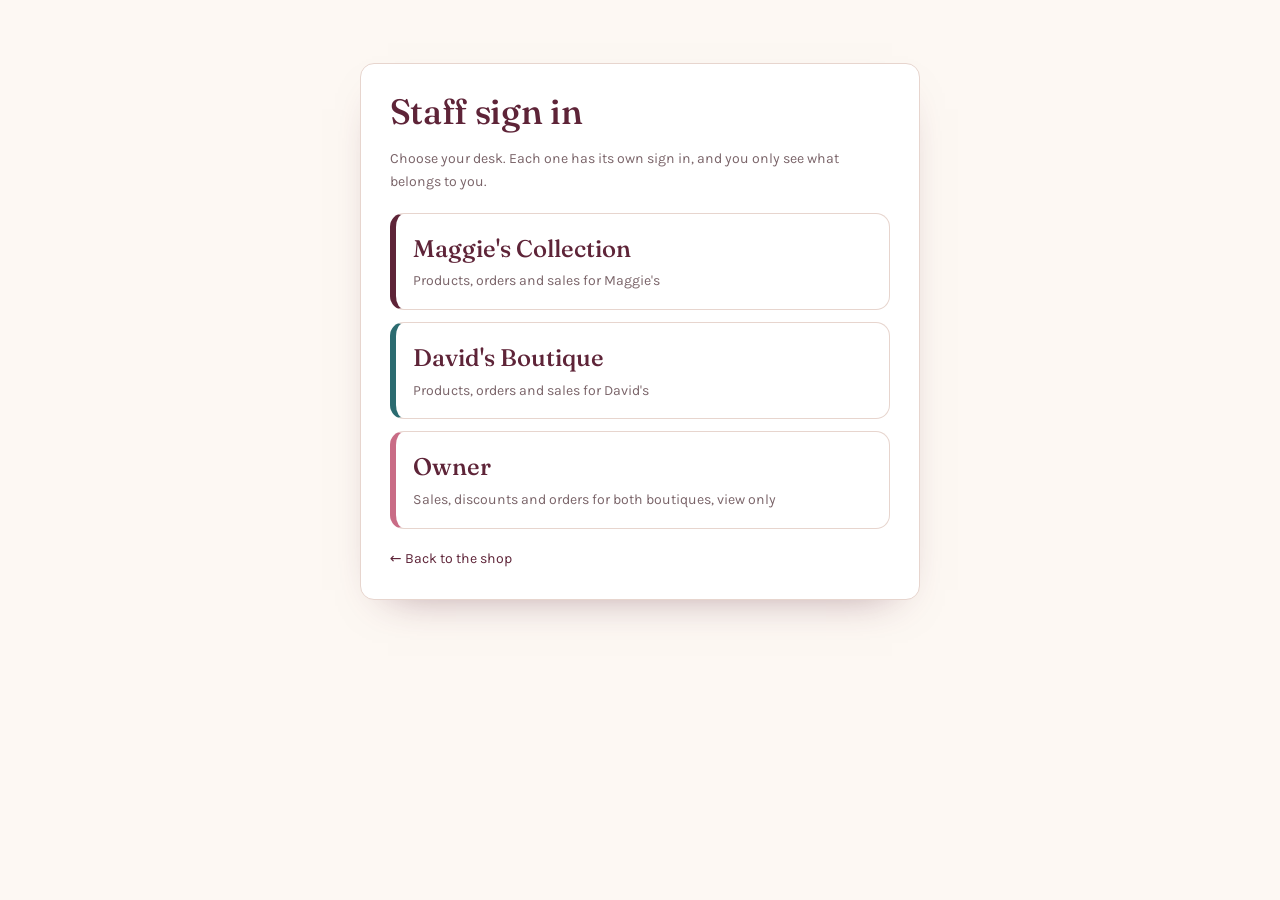
==== index.html @ c7dcfa11 "Standalone staff desks" ====
<!doctype html>
<html lang="en">
<head>
<meta charset="utf-8">
<meta name="viewport" content="width=device-width, initial-scale=1, viewport-fit=cover">
<title>Staff sign in — Maggie's Collection</title>
<meta name="robots" content="noindex, nofollow">
<meta name="theme-color" content="#FDF8F3" media="(prefers-color-scheme: light)">
<meta name="theme-color" content="#1E1216" media="(prefers-color-scheme: dark)">
<script>(function(){try{var t=localStorage.getItem("maggies_theme");if(!t){t=matchMedia("(prefers-color-scheme: dark)").matches?"dark":"light";}document.documentElement.setAttribute("data-theme",t);}catch(e){}})();</script>
<link href="https://fonts.googleapis.com/css2?family=Fraunces:opsz,wght@9..144,400;9..144,500&family=Karla:wght@400;600;700&display=swap" rel="stylesheet">
<link rel="stylesheet" href="css/styles.css">
<link rel="stylesheet" href="css/stores.css">
<link rel="stylesheet" href="css/admin.css">
</head>
<body class="admin">
<section class="gate gate--wide">
  <h1>Staff sign in</h1>
  <p>Choose your desk. Each one has its own sign in, and you only see what belongs to you.</p>
  <div class="doors">
    <a class="door door--maggies" href="maggie.html"><b>Maggie's Collection</b><span>Products, orders and sales for Maggie's</span></a>
    <a class="door door--davids" href="david.html"><b>David's Boutique</b><span>Products, orders and sales for David's</span></a>
    <a class="door door--owner" href="owner.html"><b>Owner</b><span>Sales, discounts and orders for both boutiques, view only</span></a>
  </div>
  <p class="gate__links"><a href="https://josephkitonga-ship.github.io/MAGGIE-S-COLLECTION/">&larr; Back to the shop</a></p>
  <script src="js/theme.js"></script>
</section>
</body>
</html>
---- css/styles.css ----
/* ===========================================================
   MAGGIE'S COLLECTION — styles.css
   Palette: "Rosewater Atelier" (cream + pink)
   Built by Flynn Technologies
   All colour, spacing and type values live as tokens below.
   No hardcoded hex values appear outside this :root block.
   =========================================================== */

/* ===========================================================
   Theme: "Rosewater Atelier" — a light (default) and dark pair
   of the same cream + pink brand. --white is a fixed constant
   (never swaps) for text sitting on a solid rose button.
   --surface is the theme-aware card/input background that used
   to be a bare white; everything else is a semantic token that
   flips meaning between the two blocks below.
   The active theme is set as data-theme="light|dark" on <html>
   by js/theme.js; a page defaults to light until that runs.
   =========================================================== */

:root, [data-theme="light"] {
  color-scheme: light;
  --porcelain: #FDF8F3;   /* page base cream            */
  --shell:     #F7EAE3;   /* raised cream surface       */
  --blush:     #F2CAD3;   /* soft pink fields           */
  --rose:      #C96C86;   /* primary pink accent        */
  --plum:      #5E2438;   /* deep contrast ink          */
  --ink:       #3B2A2F;   /* body text                  */
  --ink-soft:  #7A6469;   /* secondary text             */
  --line:      #E7D5CE;   /* hairlines + borders        */
  --surface:   #FFFFFF;   /* cards, inputs, chips       */
  --white:     #FFFFFF;   /* fixed — text on rose       */
  --cta:       #5E2438;   /* fixed — solid brand button/chip surfaces */
  --good:      #3F7D5B;
  --warn:      #B3541E;
}

[data-theme="dark"] {
  color-scheme: dark;
  --porcelain: #1E1216;   /* page base, near-black plum */
  --shell:     #2A181E;   /* raised dark surface        */
  --blush:     #4A2530;   /* muted pink fields          */
  --rose:      #E38DA2;   /* primary pink accent        */
  --plum:      #F8ECEF;   /* now the light heading ink  */
  --ink:       #EDE0E2;   /* body text                  */
  --ink-soft:  #C1A0A8;   /* secondary text             */
  --line:      #47303A;   /* hairlines + borders        */
  --surface:   #33212A;   /* cards, inputs, chips       */
  --white:     #FFFFFF;   /* fixed — text on rose       */
  --cta:       #7C2D40;   /* fixed — solid brand button/chip surfaces, brighter for a dark page */
  --good:      #6FBF95;
  --warn:      #E08A52;
}

:root {
  /* Deliberately NOT theme-aware — the footer is designed as a
     permanently dark band in both themes, same as many sites keep
     a dark footer regardless of light/dark mode elsewhere. */
  --foot-bg:     #5E2438;
  --foot-text:   #F7EAE3;
  --foot-accent: #F2CAD3;

  /* --- type --- */
  --display: "Fraunces", Georgia, "Times New Roman", serif;
  --body: "Karla", "Segoe UI", system-ui, -apple-system, sans-serif;

  /* --- scale --- */
  --step--1: clamp(0.82rem, 0.8rem + 0.1vw, 0.88rem);
  --step-0:  clamp(1rem, 0.97rem + 0.15vw, 1.08rem);
  --step-1:  clamp(1.25rem, 1.15rem + 0.5vw, 1.5rem);
  --step-2:  clamp(1.6rem, 1.4rem + 1vw, 2.2rem);
  --step-3:  clamp(2.1rem, 1.7rem + 2vw, 3.4rem);
  --step-4:  clamp(2.8rem, 2rem + 4vw, 5.2rem);

  /* --- layout --- */
  --gutter: clamp(1.1rem, 4vw, 2.6rem);
  --max: 1180px;
  --radius-s: 6px;
  --radius-m: 14px;
  --radius-pill: 999px;
  --shadow: 0 18px 44px -28px rgba(94, 36, 56, 0.55);
  --ease: cubic-bezier(0.22, 0.61, 0.36, 1);
}

*, *::before, *::after { box-sizing: border-box; }

html { scroll-behavior: smooth; -webkit-text-size-adjust: 100%; }

body {
  margin: 0;
  background: var(--porcelain);
  color: var(--ink);
  font-family: var(--body);
  font-size: var(--step-0);
  line-height: 1.6;
  overflow-x: hidden;
  transition: background-color 0.25s var(--ease), color 0.25s var(--ease);
}

body.is-locked { overflow: hidden; }

img { max-width: 100%; display: block; }

a { color: var(--plum); text-decoration: none; }
a:hover { color: var(--rose); }

h1, h2, h3, h4 {
  font-family: var(--display);
  font-weight: 500;
  line-height: 1.08;
  letter-spacing: -0.01em;
  margin: 0 0 0.5em;
  color: var(--plum);
}

h1 { font-size: var(--step-4); }
h2 { font-size: var(--step-3); }
h3 { font-size: var(--step-1); }

p { margin: 0 0 1em; max-width: 66ch; }

:focus-visible {
  outline: 2px solid var(--rose);
  outline-offset: 3px;
  border-radius: var(--radius-s);
}

.wrap { width: 100%; max-width: var(--max); margin-inline: auto; padding-inline: var(--gutter); }

.section { padding-block: clamp(3rem, 8vw, 6rem); }
.section--tight { padding-block: clamp(2rem, 5vw, 3.5rem); }
.section--shell { background: var(--shell); }

.skip {
  position: absolute; left: -9999px; top: 0;
  background: var(--cta); color: var(--white);
  padding: 0.7rem 1rem; z-index: 999;
}
.skip:focus { left: 0; }

/* ---------------- header ---------------- */

.site-head {
  position: sticky; top: 0; z-index: 60;
  background: color-mix(in srgb, var(--porcelain) 88%, transparent);
  backdrop-filter: blur(10px);
  border-bottom: 1px solid var(--line);
}

.site-head__bar {
  display: flex; align-items: center; justify-content: space-between;
  gap: 1rem; min-height: 68px;
}

.brand { display: flex; flex-direction: column; line-height: 1; }
.brand__name {
  font-family: var(--display);
  font-size: 1.32rem;
  color: var(--plum);
  letter-spacing: 0.02em;
}
.brand__note { font-size: 0.66rem; color: var(--ink-soft); letter-spacing: 0.18em; }

.nav { display: flex; align-items: center; gap: 1.6rem; }
.nav a { font-size: var(--step--1); color: var(--ink); }
.nav a[aria-current="page"] { color: var(--rose); }

.head-tools { display: flex; align-items: center; gap: 0.6rem; }

.icon-btn {
  appearance: none; border: 1px solid var(--line); background: var(--surface);
  color: var(--plum); border-radius: var(--radius-pill);
  padding: 0.45rem 0.9rem; font: inherit; font-size: var(--step--1);
  cursor: pointer; display: inline-flex; align-items: center; gap: 0.4rem;
}
.icon-btn:hover { border-color: var(--rose); color: var(--rose); }

.cart-count {
  background: var(--rose); color: var(--white);
  border-radius: var(--radius-pill);
  min-width: 1.35rem; padding: 0 0.35rem;
  font-size: 0.72rem; text-align: center;
}

.burger { display: none; }

@media (max-width: 860px) {
  .burger { display: inline-flex; }
  .nav {
    position: fixed; inset: 68px 0 auto 0;
    flex-direction: column; align-items: flex-start; gap: 0;
    background: var(--porcelain);
    border-bottom: 1px solid var(--line);
    padding: 0 var(--gutter);
    max-height: 0; overflow: hidden;
    transition: max-height 0.35s var(--ease);
  }
  .nav.is-open { max-height: 70vh; padding-block: 0.6rem 1.4rem; }
  .nav a { padding: 0.8rem 0; width: 100%; border-bottom: 1px solid var(--line); }
}

/* ---------------- hero ---------------- */

.hero { position: relative; padding-block: clamp(2.5rem, 7vw, 5rem) clamp(3rem, 8vw, 6rem); }

.hero__grid {
  display: grid; gap: clamp(1.8rem, 5vw, 3.4rem);
  grid-template-columns: 1fr;
  align-items: center;
}

@media (min-width: 900px) {
  .hero__grid { grid-template-columns: 1.05fr 0.95fr; }
}

.hero__title { margin-bottom: 0.35em; }
.hero__lead { font-size: var(--step-1); color: var(--ink-soft); max-width: 34ch; }

.hero__actions { display: flex; flex-wrap: wrap; gap: 0.8rem; margin-top: 1.8rem; }

/* the arch is the one bold moment on the page */
.arch {
  position: relative;
  aspect-ratio: 3 / 4;
  border-radius: 50vw 50vw var(--radius-m) var(--radius-m);
  background:
    radial-gradient(120% 90% at 50% 0%, var(--blush) 0%, var(--shell) 58%, var(--porcelain) 100%);
  border: 1px solid var(--line);
  overflow: hidden;
  box-shadow: var(--shadow);
}
.arch img { width: 100%; height: 100%; object-fit: cover; }
.arch__seal {
  position: absolute; left: 50%; bottom: 1.2rem; transform: translateX(-50%);
  background: var(--surface); border: 1px solid var(--line);
  border-radius: var(--radius-pill);
  padding: 0.45rem 1.1rem;
  font-size: var(--step--1); color: var(--plum);
  white-space: nowrap;
}

/* ---------------- buttons ---------------- */

.btn {
  display: inline-flex; align-items: center; justify-content: center; gap: 0.5rem;
  font: inherit; font-size: var(--step--1); letter-spacing: 0.02em;
  padding: 0.85rem 1.6rem;
  border-radius: var(--radius-pill);
  border: 1px solid transparent;
  cursor: pointer;
  transition: background 0.2s var(--ease), color 0.2s var(--ease), border-color 0.2s var(--ease);
}
.btn--solid { background: var(--cta); color: var(--white); }
.btn--solid:hover { background: var(--rose); color: var(--white); }
.btn--rose { background: var(--rose); color: var(--white); }
.btn--rose:hover { background: var(--cta); color: var(--white); }
.btn--ghost { background: transparent; color: var(--plum); border-color: var(--plum); }
.btn--ghost:hover { border-color: var(--rose); color: var(--rose); }
.btn--wide { width: 100%; }
.btn[disabled] { opacity: 0.55; cursor: not-allowed; }

/* ---------------- category rail ---------------- */

.rail-head {
  display: flex; align-items: baseline; justify-content: space-between;
  gap: 1rem; margin-bottom: 1.2rem;
}
.rail-head h2 { margin: 0; }

.rail {
  display: grid; grid-auto-flow: column;
  grid-auto-columns: minmax(214px, 62vw);
  gap: 1rem;
  overflow-x: auto;
  scroll-snap-type: x mandatory;
  padding-bottom: 0.8rem;
  scrollbar-width: thin;
}
@media (min-width: 720px) { .rail { grid-auto-columns: minmax(250px, 30%); } }
.rail > * { scroll-snap-align: start; }

/* ---------------- product card ---------------- */

.card {
  background: var(--surface);
  border: 1px solid var(--line);
  border-radius: var(--radius-m);
  overflow: hidden;
  display: flex; flex-direction: column;
}
.card__media {
  aspect-ratio: 4 / 5;
  background: var(--shell);
  position: relative;
}
.card__media img { width: 100%; height: 100%; object-fit: cover; }
.card__tag {
  position: absolute; top: 0.7rem; left: 0.7rem;
  background: var(--blush); color: var(--plum);
  font-size: 0.7rem; padding: 0.25rem 0.7rem;
  border-radius: var(--radius-pill);
}
.card__body { padding: 0.8rem 0.85rem 0.9rem; display: flex; flex-direction: column; gap: 0.3rem; flex: 1; }
.card__name { font-family: var(--display); font-size: 1rem; line-height: 1.15; color: var(--plum); }
.card__desc { font-size: var(--step--1); color: var(--ink-soft); margin: 0; }
.card__foot { margin-top: auto; display: flex; flex-direction: column; align-items: stretch; gap: 0.5rem; padding-top: 0.5rem; }
.card__price { font-weight: 700; color: var(--ink); }
.card__foot .btn { padding: 0.65rem 1rem; font-size: 0.86rem; }

@media (min-width: 620px) {
  .card__foot { flex-direction: row; align-items: center; justify-content: space-between; }
  .card__foot .btn { padding: 0.85rem 1.6rem; font-size: var(--step--1); }
}

/* ---------------- catalogue ---------------- */

.chips {
  position: sticky; top: 68px; z-index: 40;
  display: flex; gap: 0.5rem; overflow-x: auto;
  padding: 0.8rem 0;
  background: var(--porcelain);
  border-bottom: 1px solid var(--line);
  scrollbar-width: none;
}
.chips::-webkit-scrollbar { display: none; }
.chip {
  flex: 0 0 auto;
  border: 1px solid var(--line); background: var(--surface);
  color: var(--ink); border-radius: var(--radius-pill);
  padding: 0.45rem 1rem; font: inherit; font-size: var(--step--1);
  cursor: pointer; white-space: nowrap;
}
.chip.is-active { background: var(--cta); color: var(--white); border-color: var(--cta); }

.grid {
  display: grid; gap: 0.85rem;
  grid-template-columns: repeat(2, 1fr);
}
@media (min-width: 620px) {
  .grid {
    gap: 1rem;
    grid-template-columns: repeat(auto-fill, minmax(min(100%, 240px), 1fr));
  }
}

.cat-block { padding-top: 2.2rem; }
.cat-block__head { display: flex; align-items: baseline; gap: 0.8rem; margin-bottom: 1rem; }
.cat-block__count { font-size: var(--step--1); color: var(--ink-soft); }

.state {
  padding: 2.5rem 1rem; text-align: center; color: var(--ink-soft);
  border: 1px dashed var(--line); border-radius: var(--radius-m);
  background: var(--surface);
}

/* ---------------- editorial blocks ---------------- */

.split { display: grid; gap: clamp(1.5rem, 5vw, 3rem); grid-template-columns: 1fr; }
@media (min-width: 880px) { .split { grid-template-columns: 1fr 1fr; align-items: start; } }

.note-list { list-style: none; margin: 0; padding: 0; display: grid; gap: 1px; background: var(--line); border: 1px solid var(--line); border-radius: var(--radius-m); overflow: hidden; }
.note-list li { background: var(--surface); padding: 1rem 1.2rem; }
.note-list b { color: var(--plum); font-weight: 600; }

.table { width: 100%; border-collapse: collapse; background: var(--surface); border: 1px solid var(--line); border-radius: var(--radius-m); overflow: hidden; }
.table th, .table td { padding: 0.75rem 0.9rem; text-align: left; border-bottom: 1px solid var(--line); font-size: var(--step--1); }
.table th { background: var(--shell); color: var(--plum); font-weight: 600; }
.table tr:last-child td { border-bottom: 0; }
.table-scroll { overflow-x: auto; }

/* scroll reveal — one quiet entrance, disabled for reduced motion */
.reveal { opacity: 0; transform: translateY(14px); transition: opacity 0.6s var(--ease), transform 0.6s var(--ease); }
.reveal.is-in { opacity: 1; transform: none; }

/* ---------------- drawer (cart + checkout) ---------------- */

.scrim {
  position: fixed; inset: 0; z-index: 80;
  background: color-mix(in srgb, var(--plum) 45%, transparent);
  opacity: 0; pointer-events: none; transition: opacity 0.3s var(--ease);
}
.scrim.is-open { opacity: 1; pointer-events: auto; }

.drawer {
  position: fixed; top: 0; right: 0; bottom: 0; z-index: 90;
  width: min(430px, 100%);
  background: var(--porcelain);
  border-left: 1px solid var(--line);
  transform: translateX(102%);
  transition: transform 0.35s var(--ease);
  display: flex; flex-direction: column;
}
.drawer.is-open { transform: none; }
.drawer__head {
  display: flex; align-items: center; justify-content: space-between;
  padding: 1rem var(--gutter); border-bottom: 1px solid var(--line);
}
.drawer__head h3 { margin: 0; }
.drawer__body { flex: 1; overflow-y: auto; padding: 1rem var(--gutter); }
.drawer__foot { border-top: 1px solid var(--line); padding: 1rem var(--gutter) 1.4rem; background: var(--shell); }

.line {
  display: grid; grid-template-columns: 56px 1fr auto; gap: 0.8rem;
  align-items: center; padding: 0.8rem 0; border-bottom: 1px solid var(--line);
}
.line__thumb { width: 56px; height: 68px; border-radius: var(--radius-s); background: var(--shell); object-fit: cover; }
.line__name { font-size: var(--step--1); color: var(--plum); font-weight: 600; }
.line__meta { font-size: 0.78rem; color: var(--ink-soft); }
.qty { display: inline-flex; align-items: center; gap: 0.15rem; border: 1px solid var(--line); border-radius: var(--radius-pill); background: var(--surface); }
.qty button { appearance: none; border: 0; background: none; font: inherit; color: var(--plum); width: 28px; height: 28px; cursor: pointer; }
.qty span { min-width: 1.4rem; text-align: center; font-size: var(--step--1); }

.totals { display: flex; align-items: baseline; justify-content: space-between; margin-bottom: 0.9rem; }
.totals b { font-size: var(--step-1); font-family: var(--display); color: var(--plum); }

/* ---------------- forms ---------------- */

.field { display: block; margin-bottom: 0.9rem; }
.field span { display: block; font-size: var(--step--1); color: var(--ink-soft); margin-bottom: 0.3rem; }
.field input, .field select, .field textarea {
  width: 100%; font: inherit; font-size: var(--step--1);
  padding: 0.7rem 0.85rem;
  border: 1px solid var(--line); border-radius: var(--radius-s);
  background: var(--surface); color: var(--ink);
}
.field input:focus, .field select:focus, .field textarea:focus { border-color: var(--rose); outline: none; }
.form-msg { font-size: var(--step--1); margin: 0 0 0.8rem; }
.form-msg.is-bad { color: var(--warn); }
.form-msg.is-good { color: var(--good); }

/* ---------------- concierge ---------------- */

.concierge-btn {
  position: fixed; right: 1rem; bottom: 1rem; z-index: 70;
  background: var(--rose); color: var(--white);
  border: 0; border-radius: var(--radius-pill);
  padding: 0.85rem 1.3rem; font: inherit; font-size: var(--step--1);
  box-shadow: var(--shadow); cursor: pointer;
}
.concierge-btn:hover { background: var(--cta); }

.concierge {
  position: fixed; right: 1rem; bottom: 1rem; z-index: 75;
  width: min(370px, calc(100vw - 2rem));
  max-height: min(76vh, 560px);
  background: var(--porcelain);
  border: 1px solid var(--line); border-radius: var(--radius-m);
  box-shadow: var(--shadow);
  display: none; flex-direction: column; overflow: hidden;
}
.concierge.is-open { display: flex; }
.concierge__head { background: var(--cta); color: var(--white); padding: 0.9rem 1rem; display: flex; align-items: center; justify-content: space-between; }
.concierge__head strong { font-family: var(--display); font-weight: 500; }
.concierge__head button { background: none; border: 0; color: var(--porcelain); font: inherit; cursor: pointer; font-size: 1.1rem; }
.concierge__log { flex: 1; overflow-y: auto; padding: 1rem; display: flex; flex-direction: column; gap: 0.7rem; }
.bubble { max-width: 85%; padding: 0.65rem 0.9rem; border-radius: var(--radius-m); font-size: var(--step--1); }
.bubble--bot { background: var(--surface); border: 1px solid var(--line); align-self: flex-start; }
.bubble--me { background: var(--blush); color: var(--plum); align-self: flex-end; }
.bubble a { text-decoration: underline; }
.quick { display: flex; flex-wrap: wrap; gap: 0.4rem; padding: 0 1rem 0.6rem; }
.quick button {
  border: 1px solid var(--line); background: var(--surface); color: var(--plum);
  border-radius: var(--radius-pill); padding: 0.35rem 0.8rem;
  font: inherit; font-size: 0.78rem; cursor: pointer;
}
.quick button:hover { border-color: var(--rose); color: var(--rose); }
.concierge__form { display: flex; gap: 0.5rem; padding: 0.7rem 1rem 1rem; border-top: 1px solid var(--line); }
.concierge__form input { flex: 1; font: inherit; font-size: var(--step--1); padding: 0.6rem 0.8rem; border: 1px solid var(--line); border-radius: var(--radius-pill); background: var(--surface); }

/* ---------------- footer ---------------- */

.site-foot { background: var(--foot-bg); color: var(--foot-text); padding-block: clamp(2.5rem, 6vw, 4rem) 1.6rem; }
.site-foot h4 { color: var(--foot-accent); font-family: var(--display); font-weight: 500; margin: 0 0 0.6rem; }
.site-foot a { color: var(--foot-text); }
.site-foot a:hover { color: var(--foot-accent); }
.foot-grid { display: grid; gap: 1.8rem; grid-template-columns: 1fr; }
@media (min-width: 720px) { .foot-grid { grid-template-columns: 1.4fr 1fr 1fr; } }
.foot-list { list-style: none; margin: 0; padding: 0; display: grid; gap: 0.4rem; font-size: var(--step--1); }
.foot-rule { border: 0; border-top: 1px solid color-mix(in srgb, var(--shell) 25%, transparent); margin: 2rem 0 1rem; }
.foot-fine { display: flex; flex-wrap: wrap; gap: 0.6rem 1.4rem; justify-content: space-between; font-size: 0.78rem; color: color-mix(in srgb, var(--shell) 72%, transparent); }

/* ---------------- 404 ---------------- */

.lost { min-height: 62vh; display: grid; place-items: center; text-align: center; }
.lost p { margin-inline: auto; }

@media (prefers-reduced-motion: reduce) {
  html { scroll-behavior: auto; }
  .reveal { opacity: 1; transform: none; transition: none; }
  .drawer, .scrim, .nav, body { transition: none; }
}
---- css/stores.css ----
/* ===========================================================
   MAGGIE'S COLLECTION — css/stores.css
   Loaded after styles.css. Everything the two-boutique update
   adds to the storefront: store colours, badges, sale prices,
   the store switch, social buttons and the boutique cards.
   Same rule as styles.css: colours live in the token blocks.
   =========================================================== */

:root, [data-theme="light"] {
  --david:      #2B6B70;   /* David's Boutique: fills (text on it is white) */
  --david-deep: #1D4A4E;   /* David's desk sidebar                          */
  --david-soft: #D9EAEB;   /* soft teal field                               */
  --david-ink:  #2B6B70;   /* David's colour used as text                   */
  --sale:       #B23A2B;   /* discount badge fill (white text)              */
  --sale-ink:   #B23A2B;   /* sale price as text                            */
  --ok:         #2F6B4B;   /* AVAILABLE badge (white text)                  */
  --hot:        #8A5A12;   /* NEW / BEST DEAL badge (white text)            */
  --wa:         #1F7A4D;   /* WhatsApp action button (white text)           */
  --wa-deep:    #17603B;
}

[data-theme="dark"] {
  --david:      #2B6B70;
  --david-deep: #173A3D;
  --david-soft: #21393C;
  --david-ink:  #86CDD1;
  --sale:       #B23A2B;
  --sale-ink:   #F19585;
}

/* ---------------- store + discount badges ---------------- */

.badge {
  display: inline-flex; align-items: center; gap: 0.35rem;
  font-size: 0.7rem; line-height: 1; font-weight: 700;
  padding: 0.32rem 0.7rem; border-radius: var(--radius-pill);
  color: var(--white); white-space: nowrap;
}
.badge--maggies { background: var(--cta); }
.badge--davids  { background: var(--david); }
.badge--off     { background: var(--sale); }

.card__media .badge { position: absolute; top: 0.7rem; }
.card__media .badge--store { left: 0.7rem; }
.card__media .badge--off   { right: 0.7rem; }

.card__cat { margin: 0; font-size: 0.74rem; color: var(--ink-soft); }

/* ---------------- sale price ---------------- */

.card__price { display: flex; flex-wrap: wrap; align-items: baseline; gap: 0.1rem 0.5rem; }
.price-now { font-weight: 700; color: var(--ink); }
.card__price.is-sale .price-now { color: var(--sale-ink); }
.price-was { font-size: var(--step--1); font-weight: 400; color: var(--ink-soft); text-decoration: line-through; }
.price-save { flex-basis: 100%; font-size: 0.74rem; font-weight: 600; color: var(--sale-ink); }

/* ---------------- catalogue filters ---------------- */

/* Sticky has to be a direct child of the section that holds the
   whole catalogue, or it has nowhere to stick. */
.filters {
  position: sticky; top: 68px; z-index: 40;
  background: var(--porcelain);
  border-bottom: 1px solid var(--line);
  padding: 0.7rem 0 0.2rem;
}
.filters .chips { position: static; border-bottom: 0; padding: 0.5rem 0 0.6rem; background: none; }

.switch { display: flex; gap: 0.5rem; overflow-x: auto; scrollbar-width: none; padding-bottom: 0.2rem; }
.switch::-webkit-scrollbar { display: none; }
.switch__btn {
  flex: 0 0 auto; display: inline-flex; align-items: center; gap: 0.5rem;
  border: 1px solid var(--line); background: var(--surface); color: var(--ink);
  border-radius: var(--radius-pill); padding: 0.5rem 1.05rem;
  font: inherit; font-size: var(--step--1); font-weight: 600; cursor: pointer; white-space: nowrap;
}
.switch__btn.is-active { background: var(--cta); color: var(--white); border-color: var(--cta); }
.switch__btn[data-store="davids"].is-active { background: var(--david); border-color: var(--david); }
.switch__btn[data-offers].is-active { background: var(--sale); border-color: var(--sale); }
.switch__dot { width: 0.6rem; height: 0.6rem; border-radius: 50%; background: var(--cta); border: 2px solid var(--white); }
.switch__btn[data-store="davids"] .switch__dot { background: var(--david); }

/* ---------------- the two boutiques (home page) ---------------- */

.boutiques { display: grid; gap: 1rem; grid-template-columns: 1fr; margin-top: 1.2rem; }
@media (min-width: 760px) { .boutiques { grid-template-columns: 1fr 1fr; } }

.boutique {
  position: relative; display: flex; flex-direction: column; justify-content: flex-end;
  min-height: 15rem; padding: 1.4rem; overflow: hidden;
  border-radius: var(--radius-m); color: var(--white);
  background: var(--cta);
}
.boutique--davids { background: var(--david); }
.boutique__photo { position: absolute; inset: 0; width: 100%; height: 100%; object-fit: cover; }
.boutique::after {
  content: ""; position: absolute; inset: 0;
  background: linear-gradient(to top, color-mix(in srgb, var(--plum) 88%, transparent) 0%, transparent 65%);
}
.boutique--davids::after {
  background: linear-gradient(to top, color-mix(in srgb, var(--david-deep) 92%, transparent) 0%, transparent 65%);
}
.boutique > *:not(.boutique__photo) { position: relative; z-index: 1; }
.boutique h3 { color: var(--white); font-size: var(--step-2); margin-bottom: 0.2rem; }
.boutique p { color: var(--white); margin: 0 0 0.9rem; opacity: 0.92; }
.boutique__go {
  align-self: flex-start; background: var(--white); color: var(--plum);
  border-radius: var(--radius-pill); padding: 0.55rem 1.2rem; font-size: var(--step--1); font-weight: 700;
}
.boutique:hover .boutique__go { background: var(--blush); }

/* ---------------- cart, split by boutique ---------------- */

.cart-store {
  display: flex; align-items: center; justify-content: space-between; gap: 0.6rem;
  margin: 1rem 0 0.2rem; padding-bottom: 0.4rem; border-bottom: 2px solid var(--line);
}
.cart-store:first-child { margin-top: 0; }
.cart-store b { font-family: var(--display); font-weight: 500; color: var(--plum); }
.cart-store span { font-size: var(--step--1); color: var(--ink-soft); }
.line__was { text-decoration: line-through; opacity: 0.75; }

/* ---------------- social buttons ---------------- */

.social { display: flex; flex-wrap: wrap; gap: 0.5rem; margin-top: 1rem; }
.social__btn {
  display: inline-flex; align-items: center; justify-content: center; gap: 0.45rem;
  min-width: 2.6rem; height: 2.6rem; padding: 0 0.85rem;
  border-radius: var(--radius-pill); font-size: var(--step--1); font-weight: 600;
  border: 1px solid color-mix(in srgb, var(--foot-text) 35%, transparent);
  color: var(--foot-text); background: transparent;
}
.social__btn:hover { background: var(--foot-text); color: var(--foot-bg); }
.social__btn svg { width: 1.2rem; height: 1.2rem; flex: 0 0 auto; }
.social__btn.is-pending { opacity: 0.5; cursor: not-allowed; }
.social__btn.is-pending:hover { background: transparent; color: var(--foot-text); }

/* compact icon-only version in the header (desktop only) */
.social--head { display: none; margin: 0; }
.social--head .social__btn {
  min-width: 2.2rem; height: 2.2rem; padding: 0; color: var(--plum);
  border-color: var(--line); background: var(--surface);
}
.social--head .social__btn span { display: none; }
.social--head .social__btn:hover { background: var(--surface); border-color: var(--rose); color: var(--rose); }
.social--head .social__btn.is-pending:hover { border-color: var(--line); color: var(--plum); }
@media (min-width: 1040px) { .social--head { display: flex; } }

/* ---------------- product cards link to the product page ---------------- */

a.card__media { display: block; color: inherit; }
.card__name a { color: inherit; }
.card__name a:hover { color: var(--rose); }
.card__media .badge--hot { top: auto; bottom: 0.7rem; left: 0.7rem; background: var(--hot); }

.badge--ok { background: var(--ok); }
.badge--hot-solid { background: var(--hot); }

.btn--wa { background: var(--wa); color: var(--white); }
.btn--wa:hover { background: var(--wa-deep); color: var(--white); }

/* ---------------- one family, three doors (home page) ---------------- */

.boutiques--three { grid-template-columns: 1fr; }
@media (min-width: 760px) { .boutiques--three { grid-template-columns: repeat(3, 1fr); } }
.boutique--kids { background: var(--sale); }
.boutique--kids::after {
  background: linear-gradient(to top, color-mix(in srgb, var(--plum) 88%, transparent) 0%, transparent 65%);
}

/* ---------------- product page ---------------- */

.crumbs { display: flex; flex-wrap: wrap; gap: 0.4rem; align-items: center; margin: 1.4rem 0 1rem; font-size: var(--step--1); color: var(--ink-soft); }
.crumbs a { color: var(--ink-soft); }
.crumbs a:hover { color: var(--rose); }
.crumbs span:last-child { color: var(--plum); }

.pdp { display: grid; gap: clamp(1.4rem, 4vw, 3rem); grid-template-columns: 1fr; align-items: start; }
@media (min-width: 880px) { .pdp { grid-template-columns: 1.05fr 0.95fr; } }

.pdp__stage {
  aspect-ratio: 4 / 5; background: var(--shell);
  border: 1px solid var(--line); border-radius: var(--radius-m); overflow: hidden;
  display: grid; place-items: center;
}
.pdp__stage img { width: 100%; height: 100%; object-fit: cover; }
.pdp__blank { font-family: var(--display); font-size: 6rem; color: var(--blush); }
.pdp__thumbs { display: flex; gap: 0.6rem; margin-top: 0.7rem; overflow-x: auto; scrollbar-width: thin; padding-bottom: 0.3rem; }
.pdp__thumb {
  flex: 0 0 auto; width: 4.4rem; aspect-ratio: 4 / 5; padding: 0; cursor: pointer;
  border: 2px solid var(--line); border-radius: var(--radius-s); overflow: hidden; background: var(--shell);
}
.pdp__thumb img { width: 100%; height: 100%; object-fit: cover; }
.pdp__thumb.is-active { border-color: var(--rose); }

.pdp__badges { display: flex; flex-wrap: wrap; gap: 0.4rem; margin-bottom: 0.9rem; }
.pdp__title { font-size: var(--step-3); margin-bottom: 0.3em; }
.pdp__price { display: flex; flex-wrap: wrap; align-items: center; gap: 0.4rem 0.9rem; margin-bottom: 1rem; }
.pdp__now { font-family: var(--display); font-size: var(--step-2); color: var(--plum); }
.pdp__now.is-sale { color: var(--sale-ink); }
.pdp__was { color: var(--ink-soft); font-size: var(--step-1); }
.pdp__desc { color: var(--ink); }

.pdp__sizes { border: 0; margin: 1.2rem 0 0; padding: 0; }
.pdp__sizes legend { font-size: var(--step--1); color: var(--ink-soft); padding: 0; margin-bottom: 0.5rem; }
.pdp__sizerow { display: flex; flex-wrap: wrap; gap: 0.5rem; }
.size-btn {
  min-width: 3rem; padding: 0.6rem 0.9rem; font: inherit; font-size: var(--step--1); font-weight: 600;
  background: var(--surface); color: var(--ink); border: 1px solid var(--line);
  border-radius: var(--radius-s); cursor: pointer;
}
.size-btn:hover { border-color: var(--rose); }
.size-btn.is-active { background: var(--cta); border-color: var(--cta); color: var(--white); }

.pdp__actions { display: grid; gap: 0.6rem; margin: 0.4rem 0 1.8rem; }
@media (min-width: 520px) { .pdp__actions { grid-template-columns: 1.4fr 1fr; } }
.pdp #pdpMsg { margin: 0.9rem 0 0; min-height: 1.2em; }

.pdp__h2 { font-size: var(--step-1); margin-bottom: 0.6rem; }
.pdp__specs th { width: 38%; white-space: nowrap; }
.pdp__note { margin-top: 0.8rem; font-size: var(--step--1); color: var(--ink-soft); }
.pdp__related { margin-top: clamp(2.4rem, 6vw, 4rem); }
.pdp__related h2 { font-size: var(--step-2); }
---- css/admin.css ----
/* ===========================================================
   MAGGIE'S COLLECTION — admin/admin.css
   The staff desks. Loaded after ../css/styles.css and
   ../css/stores.css and reuses their tokens; nothing here
   redefines a colour.

   Layout: sidebar + content on a wide screen, content + bottom
   tab bar on a phone. Each desk sets its own accent:
     maggies -> plum    davids -> teal    owner -> plum
   =========================================================== */

body.admin {
  --accent: var(--cta);
  --accent-ink: var(--plum);
  --desk-bg: var(--foot-bg);
  --desk-text: var(--foot-text);
  --s1: var(--cta);       /* chart series: Maggie's */
  --s2: var(--david);     /* chart series: David's  */
  margin: 0;
}
body.admin[data-store="davids"] { --accent: var(--david); --accent-ink: var(--david-ink); --desk-bg: var(--david-deep); }

[hidden] { display: none !important; }

/* ---------------- sign in ---------------- */

.gate {
  position: relative;
  max-width: 420px; margin: 7vh auto; background: var(--surface);
  border: 1px solid var(--line); border-radius: var(--radius-m);
  padding: 1.8rem; box-shadow: var(--shadow);
}
.gate--wide { max-width: 560px; }
.gate h1 { font-size: var(--step-2); }
.gate p { color: var(--ink-soft); font-size: var(--step--1); }
.gate__mark { width: 2.6rem; height: 0.35rem; border-radius: var(--radius-pill); background: var(--cta); margin-bottom: 1.1rem; }
.gate__mark--davids { background: var(--david); }
.gate__links { margin: 1.2rem 0 0; }
.gate__theme { position: absolute; top: 1rem; right: 1rem; }

.doors { display: grid; gap: 0.75rem; margin-top: 1.2rem; }
.door {
  display: flex; flex-direction: column; gap: 0.15rem;
  padding: 1rem 1.1rem; border-radius: var(--radius-m);
  border: 1px solid var(--line); border-left: 6px solid var(--cta);
  background: var(--surface);
}
.door b { font-family: var(--display); font-weight: 500; font-size: var(--step-1); color: var(--plum); }
.door span { font-size: var(--step--1); color: var(--ink-soft); }
.door--davids { border-left-color: var(--david); }
.door--owner { border-left-color: var(--rose); }
.door:hover { border-color: var(--rose); }

.gate h2 { font-size: var(--step-1); margin-top: 0; }
.gate__forgot { margin: -0.3rem 0 0.8rem; text-align: right; }
.linklike {
  appearance: none; border: 0; background: none; padding: 0; cursor: pointer;
  font: inherit; font-size: var(--step--1); color: var(--rose); text-decoration: underline;
}
.linklike:hover { color: var(--plum); }

.pw-wrap { position: relative; display: block; }
.pw-wrap input { padding-right: 4.4rem; }
.pw-toggle {
  position: absolute; top: 50%; right: 0.5rem; transform: translateY(-50%);
  border: 0; background: none; color: var(--rose);
  font: inherit; font-size: 0.78rem; font-weight: 600; cursor: pointer; padding: 0.3rem 0.5rem;
}
.pw-toggle:hover { color: var(--plum); }

/* ---------------- shell ---------------- */

.desk { display: block; min-height: 100vh; }
.main { min-width: 0; padding-bottom: 5.5rem; }

.side { display: none; }
.tabbar {
  position: fixed; left: 0; right: 0; bottom: 0; z-index: 60;
  display: grid; grid-template-columns: repeat(4, 1fr);
  background: var(--surface); border-top: 1px solid var(--line);
  padding-bottom: env(safe-area-inset-bottom);
}
.tabbar button {
  appearance: none; border: 0; background: none; color: var(--ink-soft); font: inherit;
  display: flex; flex-direction: column; align-items: center; gap: 0.2rem;
  padding: 0.6rem 0.2rem 0.55rem; font-size: 0.72rem; font-weight: 600; cursor: pointer;
  position: relative;
}
.tabbar button svg { width: 1.35rem; height: 1.35rem; }
.tabbar button.is-active { color: var(--accent-ink); }
.tabbar button.is-active::before {
  content: ""; position: absolute; top: 0; left: 28%; right: 28%; height: 3px;
  border-radius: 0 0 3px 3px; background: var(--accent);
}
.tabbar .count, .side__link .count {
  min-width: 1.2rem; padding: 0 0.3rem; border-radius: var(--radius-pill);
  background: var(--sale); color: var(--white); font-size: 0.68rem; line-height: 1.2rem; text-align: center;
}
.tabbar .count { position: absolute; top: 0.35rem; left: calc(50% + 0.5rem); }

@media (min-width: 960px) {
  .desk { display: grid; grid-template-columns: 252px minmax(0, 1fr); }
  .main { padding-bottom: 3rem; }
  .tabbar { display: none; }
  .topbar__mobile { display: none; }

  .side {
    display: flex; flex-direction: column; gap: 1.4rem;
    position: sticky; top: 0; height: 100vh; overflow-y: auto;
    background: var(--desk-bg); color: var(--desk-text); padding: 1.4rem 1rem;
  }
  .side__brand { display: flex; align-items: center; gap: 0.7rem; padding: 0 0.5rem; }
  .side__logo { width: 2.3rem; height: 2.3rem; border-radius: 0.7rem; background: var(--foot-accent); flex: 0 0 auto; }
  body.admin[data-store="davids"] .side__logo { background: var(--david-soft); }
  .side__brand b { display: block; font-family: var(--display); font-weight: 500; font-size: 1.08rem; line-height: 1.15; }
  .side__brand small { display: block; font-size: 0.74rem; opacity: 0.75; }

  .side__nav { display: grid; gap: 0.2rem; }
  .side__link {
    appearance: none; border: 0; background: none; color: inherit; font: inherit;
    display: flex; align-items: center; gap: 0.75rem; width: 100%;
    padding: 0.7rem 0.8rem; border-radius: var(--radius-s); cursor: pointer; text-align: left;
    font-size: var(--step--1); font-weight: 600; opacity: 0.85;
  }
  .side__link svg { width: 1.25rem; height: 1.25rem; flex: 0 0 auto; }
  .side__link:hover { background: color-mix(in srgb, var(--desk-text) 12%, transparent); opacity: 1; }
  .side__link.is-active { background: var(--desk-text); color: var(--desk-bg); opacity: 1; }
  .side__link .count { margin-left: auto; }

  .side__foot { margin-top: auto; display: grid; gap: 0.4rem; }
  .side__who { font-size: 0.76rem; opacity: 0.75; padding: 0 0.5rem; overflow-wrap: anywhere; }
  .side__btn {
    display: block; width: 100%; text-align: left; appearance: none; background: none; cursor: pointer;
    border: 1px solid color-mix(in srgb, var(--desk-text) 30%, transparent); color: var(--desk-text);
    border-radius: var(--radius-s); padding: 0.55rem 0.8rem; font: inherit; font-size: 0.82rem;
  }
  .side__btn:hover { background: color-mix(in srgb, var(--desk-text) 12%, transparent); color: var(--desk-text); }
}

.topbar {
  display: flex; align-items: flex-end; justify-content: space-between; gap: 0.8rem; flex-wrap: wrap;
  padding: 1.1rem var(--gutter) 0.9rem;
  border-bottom: 1px solid var(--line); background: var(--porcelain);
  position: sticky; top: 0; z-index: 30;
}
.topbar h1 { font-size: var(--step-2); margin: 0; line-height: 1; }
.topbar__store { display: block; font-size: 0.76rem; font-weight: 700; color: var(--accent-ink); margin-bottom: 0.25rem; }
.topbar__tools { display: flex; align-items: center; gap: 0.5rem; flex-wrap: wrap; }
@media (min-width: 960px) { .topbar__store { display: none; } }

.scope { display: inline-flex; align-items: center; gap: 0.4rem; font-size: 0.78rem; color: var(--ink-soft); }
.scope select {
  font: inherit; font-size: 0.82rem; color: var(--plum); font-weight: 600;
  border: 1px solid var(--line); background: var(--surface); border-radius: var(--radius-pill); padding: 0.35rem 0.8rem;
}

.content { max-width: 1120px; padding: 1.2rem var(--gutter) 2rem; }

.pane { display: none; }
.pane.is-active { display: block; }

/* ---------------- shared bits ---------------- */

.panel {
  background: var(--surface); border: 1px solid var(--line);
  border-radius: var(--radius-m); padding: 1.1rem; margin-bottom: 1.1rem;
}
.panel--flush { padding: 0.2rem 1.1rem; }
.panel__head { display: flex; align-items: baseline; justify-content: space-between; gap: 0.8rem; flex-wrap: wrap; margin-bottom: 0.6rem; }
.panel__head h2 { font-size: var(--step-1); margin: 0; }
.hint { font-size: 0.78rem; color: var(--ink-soft); margin: 0 0 0.9rem; max-width: none; }
.panel__head .hint { margin: 0; }

.admin-msg { font-size: var(--step--1); margin: 0 0 0.8rem; min-height: 1.2em; }
.admin-msg:empty { display: none; }
.admin-msg.is-bad { color: var(--warn); }
.admin-msg.is-good { color: var(--good); }

.mini {
  border: 1px solid var(--line); background: var(--surface); color: var(--plum);
  border-radius: var(--radius-pill); padding: 0.4rem 0.9rem;
  font: inherit; font-size: 0.8rem; cursor: pointer;
}
.mini:hover { border-color: var(--rose); color: var(--rose); }
.mini--danger { color: var(--warn); }
.mini--on { background: var(--blush); }
.mini--go { background: var(--cta); border-color: var(--cta); color: var(--white); font-weight: 700; }
body.admin[data-store="davids"] .mini--go { background: var(--david); border-color: var(--david); }
.mini--go:hover { background: var(--rose); border-color: var(--rose); color: var(--white); }

.pill {
  display: inline-block; border-radius: var(--radius-pill);
  padding: 0.16rem 0.7rem; font-size: 0.74rem; line-height: 1.3;
  background: var(--shell); color: var(--plum); border: 1px solid var(--line);
}
.pill--new { background: var(--blush); }
.pill--done { background: var(--surface); color: var(--good); border-color: var(--good); }
.pill--wait { background: var(--surface); color: var(--sale-ink); border-color: var(--sale-ink); }

.toolbar { display: flex; gap: 0.6rem; margin-bottom: 0.9rem; flex-wrap: wrap; }
.toolbar__search {
  flex: 1 1 14rem; min-width: 0; font: inherit; font-size: var(--step--1);
  padding: 0.65rem 0.9rem; border: 1px solid var(--line); border-radius: var(--radius-pill);
  background: var(--surface); color: var(--ink);
}
.toolbar__search:focus { border-color: var(--rose); outline: none; }
.toolbar select.mini { padding: 0.6rem 0.9rem; }

.seg { display: flex; gap: 0.4rem; margin-bottom: 0.9rem; overflow-x: auto; scrollbar-width: none; }
.seg::-webkit-scrollbar { display: none; }
.seg button {
  flex: 0 0 auto; border: 1px solid var(--line); background: var(--surface); color: var(--ink);
  border-radius: var(--radius-pill); padding: 0.45rem 1rem; font: inherit; font-size: var(--step--1); cursor: pointer;
  display: inline-flex; gap: 0.4rem; align-items: center;
}
.seg button.is-active { background: var(--accent); border-color: var(--accent); color: var(--white); font-weight: 700; }
.seg .count { background: var(--sale); color: var(--white); border-radius: var(--radius-pill); font-size: 0.68rem; padding: 0 0.4rem; line-height: 1.15rem; }

.empty {
  padding: 2rem 1rem; text-align: center; color: var(--ink-soft); font-size: var(--step--1);
  border: 1px dashed var(--line); border-radius: var(--radius-m);
}
.empty b { display: block; color: var(--plum); margin-bottom: 0.2rem; }

.two-col { display: grid; gap: 0 1rem; grid-template-columns: 1fr; }
@media (min-width: 560px) { .two-col { grid-template-columns: 1fr 1fr; } }
.two-up { display: grid; gap: 1.1rem; grid-template-columns: 1fr; }
@media (min-width: 860px) { .two-up { grid-template-columns: 1fr 1fr; } .two-up .panel { margin-bottom: 0; } }

/* ---------------- KPIs ---------------- */

.kpis { display: grid; gap: 0.75rem; grid-template-columns: repeat(2, 1fr); margin-bottom: 1.1rem; }
@media (min-width: 760px) { .kpis { grid-template-columns: repeat(4, 1fr); } }
.kpi {
  background: var(--surface); border: 1px solid var(--line); border-radius: var(--radius-m);
  padding: 0.9rem 1rem; display: flex; flex-direction: column; gap: 0.15rem; min-width: 0;
}
.kpi__label { font-size: 0.78rem; color: var(--ink-soft); }
.kpi__value { font-family: var(--display); font-size: var(--step-2); line-height: 1.1; color: var(--plum); overflow-wrap: anywhere; }
.kpi__sub { font-size: 0.76rem; color: var(--ink-soft); }
.kpi--alert { border-color: var(--sale-ink); }
.kpi--alert .kpi__value { color: var(--sale-ink); }

/* ---------------- owner: boutique cards ---------------- */

.storecards { display: grid; gap: 0.9rem; grid-template-columns: 1fr; margin-bottom: 1.1rem; }
@media (min-width: 760px) { .storecards { grid-template-columns: 1fr 1fr; } }
.storecard { background: var(--surface); border: 1px solid var(--line); border-radius: var(--radius-m); overflow: hidden; }
.storecard__top { display: flex; align-items: center; justify-content: space-between; gap: 0.6rem; padding: 0.75rem 1rem; color: var(--white); background: var(--cta); }
.storecard--davids .storecard__top { background: var(--david); }
.storecard__top b { font-family: var(--display); font-weight: 500; font-size: var(--step-1); color: var(--white); }
.storecard__top a { color: var(--white); font-size: 0.78rem; text-decoration: underline; }
.storecard dl { margin: 0; padding: 0.4rem 1rem 0.8rem; }
.storecard dl > div { display: flex; justify-content: space-between; gap: 1rem; padding: 0.5rem 0; border-bottom: 1px solid var(--line); font-size: var(--step--1); }
.storecard dl > div:last-child { border-bottom: 0; }
.storecard dt { color: var(--ink-soft); }
.storecard dd { margin: 0; font-weight: 700; color: var(--plum); text-align: right; }

.share { display: flex; height: 0.9rem; border-radius: var(--radius-pill); overflow: hidden; background: var(--shell); margin: 0.5rem 0 0.3rem; }
.share span:nth-child(1) { background: var(--s1); }
.share span:nth-child(2) { background: var(--s2); }

/* ---------------- charts ---------------- */

.chart { width: 100%; height: auto; display: block; }
.chart text { fill: var(--ink-soft); font-size: 11px; font-family: var(--body); }
.chart .grid-line { stroke: var(--line); stroke-width: 1; }
.chart .bar-1 { fill: var(--accent); }
body.admin[data-store="owner"] .chart .bar-1 { fill: var(--s1); }
.chart .bar-2 { fill: var(--s2); }
.legend { display: flex; gap: 1rem; flex-wrap: wrap; font-size: 0.78rem; color: var(--ink-soft); margin-top: 0.4rem; }
.legend i { display: inline-block; width: 0.7rem; height: 0.7rem; border-radius: 3px; margin-right: 0.35rem; vertical-align: -1px; }

.hbar { display: grid; gap: 0.7rem; }
.hbar__row { display: grid; gap: 0.25rem; }
.hbar__top { display: flex; justify-content: space-between; gap: 0.8rem; font-size: var(--step--1); }
.hbar__top b { color: var(--plum); font-weight: 600; overflow-wrap: anywhere; }
.hbar__top span { color: var(--ink-soft); white-space: nowrap; }
.hbar__track { height: 0.55rem; background: var(--shell); border-radius: var(--radius-pill); overflow: hidden; }
.hbar__fill { height: 100%; background: var(--accent); border-radius: var(--radius-pill); }
.hbar__fill--davids { background: var(--s2); }
.hbar__fill--maggies { background: var(--s1); }

.compare { width: 100%; border-collapse: collapse; font-size: var(--step--1); }
.compare th, .compare td { padding: 0.65rem 0.6rem; text-align: right; border-bottom: 1px solid var(--line); }
.compare th:first-child, .compare td:first-child { text-align: left; color: var(--ink-soft); font-weight: 400; }
.compare thead th { color: var(--plum); font-weight: 700; }
.compare tr:last-child td { border-bottom: 0; }
.compare td { font-variant-numeric: tabular-nums; }

/* ---------------- product rows ---------------- */

.row {
  display: grid; gap: 0.6rem 0.9rem; align-items: center;
  grid-template-columns: 56px 1fr;
  padding: 0.85rem 0; border-bottom: 1px solid var(--line);
}
.row:last-child { border-bottom: 0; }
.row__thumb { width: 56px; height: 68px; border-radius: var(--radius-s); background: var(--shell); object-fit: cover; border: 1px solid var(--line); }
.row__title { font-weight: 600; color: var(--plum); display: flex; gap: 0.5rem; align-items: center; flex-wrap: wrap; }
.row__meta { font-size: var(--step--1); color: var(--ink-soft); margin-top: 0.1rem; }
.row__price s { color: var(--ink-soft); margin-left: 0.3rem; }
.row__acts { display: flex; gap: 0.4rem; flex-wrap: wrap; grid-column: 1 / -1; }
@media (min-width: 720px) {
  .row { grid-template-columns: 56px 1fr auto; }
  .row__acts { grid-column: auto; }
}

/* ---------------- orders ---------------- */

.order {
  background: var(--surface); border: 1px solid var(--line); border-left: 5px solid var(--sale-ink);
  border-radius: var(--radius-m); padding: 1rem 1.1rem; margin-bottom: 0.85rem;
}
.order.is-verified { border-left-color: var(--good); }
.order.is-cancelled { border-left-color: var(--line); opacity: 0.75; }
.order__head { display: flex; align-items: center; justify-content: space-between; gap: 0.6rem; flex-wrap: wrap; }
.order__code { font-family: var(--display); font-size: var(--step-1); color: var(--plum); font-weight: 500; }
.order__tags { display: flex; gap: 0.4rem; align-items: center; flex-wrap: wrap; }
.order__when { font-size: 0.78rem; color: var(--ink-soft); }
.order__who { margin: 0.5rem 0 0; font-size: var(--step--1); max-width: none; }
.order__who span { color: var(--ink-soft); }
.order__items { margin: 0.6rem 0 0; padding: 0; list-style: none; border-top: 1px solid var(--line); }
.order__items li { display: flex; justify-content: space-between; gap: 1rem; padding: 0.4rem 0; border-bottom: 1px solid var(--line); font-size: var(--step--1); }
.order__items s { color: var(--ink-soft); margin-left: 0.3rem; font-size: 0.78rem; }
.order__money { display: flex; flex-wrap: wrap; gap: 0.2rem 1.2rem; margin-top: 0.6rem; font-size: var(--step--1); color: var(--ink-soft); }
.order__money b { color: var(--plum); }
.order__note { margin: 0.5rem 0 0; font-size: var(--step--1); color: var(--ink-soft); max-width: none; }
.order__acts { display: flex; gap: 0.5rem; flex-wrap: wrap; align-items: center; margin-top: 0.9rem; }
.order__stamp { font-size: 0.78rem; color: var(--good); font-weight: 600; }
.order__acts select.mini { padding: 0.4rem 0.8rem; }
.order__acts a.mini { text-decoration: none; }

/* ---------------- product sheet ---------------- */

.sheet-scrim { position: fixed; inset: 0; z-index: 90; background: color-mix(in srgb, var(--plum) 45%, transparent); }
.sheet {
  position: fixed; top: 0; right: 0; bottom: 0; z-index: 95; width: min(500px, 100%);
  background: var(--porcelain); border-left: 1px solid var(--line);
  display: flex; flex-direction: column; box-shadow: var(--shadow);
}
.sheet:not([hidden]) { animation: sheet-in 0.28s var(--ease); }
@keyframes sheet-in { from { transform: translateX(40px); opacity: 0; } to { transform: none; opacity: 1; } }
.sheet__head { display: flex; align-items: center; justify-content: space-between; padding: 1rem var(--gutter); border-bottom: 1px solid var(--line); }
.sheet__head h2 { margin: 0; font-size: var(--step-1); }
.sheet__body { flex: 1; overflow-y: auto; padding: 1rem var(--gutter) 2rem; }
.sheet__acts { display: flex; gap: 0.6rem; flex-wrap: wrap; margin-top: 1rem; }
.check { display: flex; gap: 0.6rem; align-items: center; margin: 0.4rem 0; font-size: var(--step--1); }
.check input { width: auto; }
.offer-preview {
  margin: -0.3rem 0 1rem; padding: 0.55rem 0.8rem; border-radius: var(--radius-s);
  background: var(--shell); font-size: 0.8rem; color: var(--ink-soft); max-width: none;
}
.offer-preview.is-on { background: var(--surface); border: 1px solid var(--sale-ink); color: var(--sale-ink); font-weight: 600; }
.offer-preview.is-bad { background: var(--surface); border: 1px solid var(--warn); color: var(--warn); }
.img-preview { width: 72px; height: 88px; object-fit: cover; border-radius: var(--radius-s); border: 1px solid var(--line); margin-bottom: 0.9rem; }

/* ---------------- toast ---------------- */

.toast {
  position: fixed; left: 50%; bottom: 5.4rem; z-index: 120; transform: translate(-50%, 20px);
  max-width: min(92vw, 420px); padding: 0.7rem 1.1rem; border-radius: var(--radius-pill);
  background: var(--plum); color: var(--porcelain); font-size: var(--step--1);
  opacity: 0; pointer-events: none; transition: opacity 0.2s var(--ease), transform 0.2s var(--ease);
}
.toast.is-on { opacity: 1; transform: translate(-50%, 0); }
.toast.is-bad { background: var(--warn); color: var(--white); }
@media (min-width: 960px) { .toast { bottom: 1.6rem; } }

@media (prefers-reduced-motion: reduce) {
  .sheet:not([hidden]) { animation: none; }
  .toast { transition: none; }
}
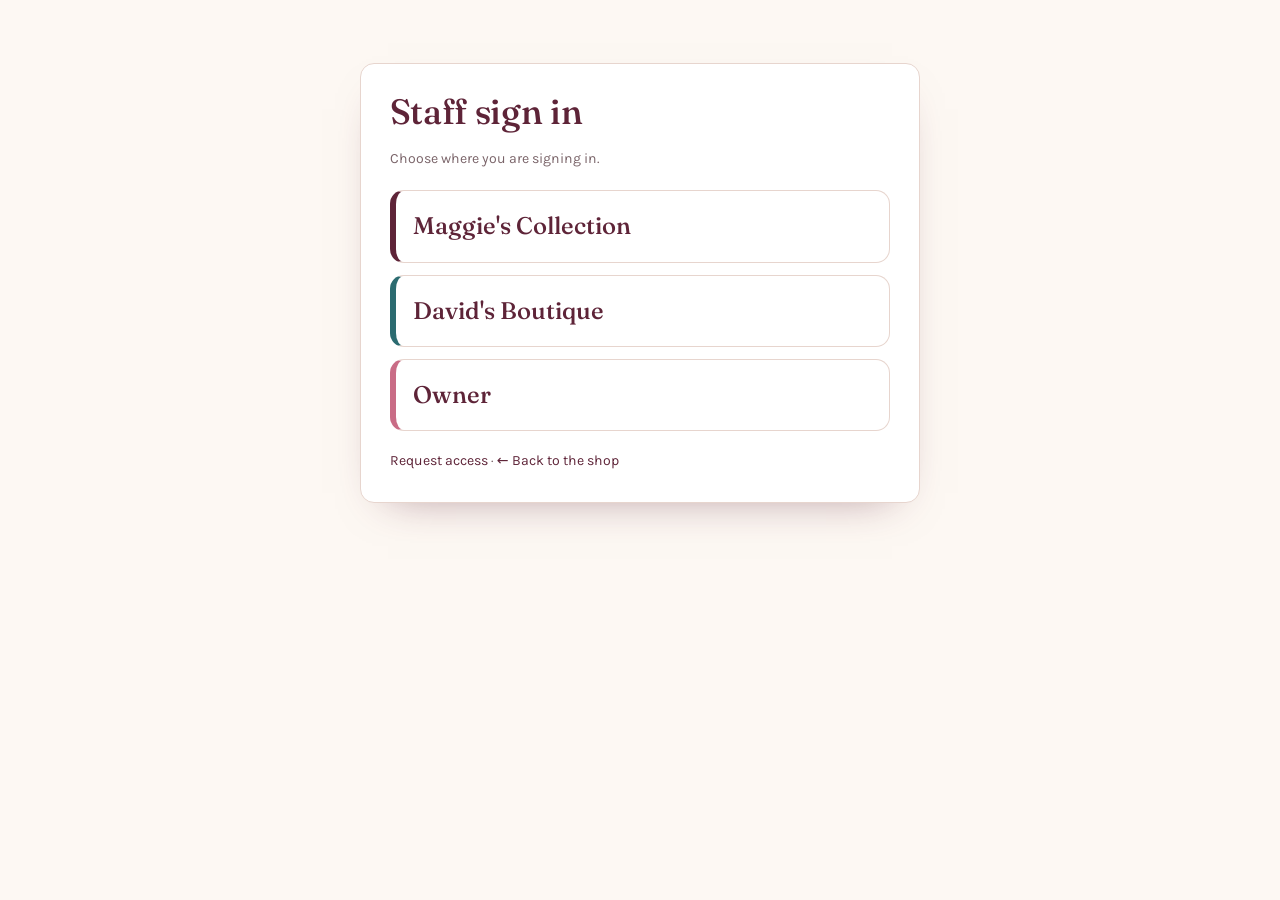
==== commit d75e6f94: "Request access and owner staff approval" ====
--- a/index.html
+++ b/index.html
@@ -3,27 +3,27 @@
 <head>
 <meta charset="utf-8">
 <meta name="viewport" content="width=device-width, initial-scale=1, viewport-fit=cover">
-<title>Staff sign in — Maggie's Collection</title>
+<title>Staff sign in</title>
 <meta name="robots" content="noindex, nofollow">
 <meta name="theme-color" content="#FDF8F3" media="(prefers-color-scheme: light)">
 <meta name="theme-color" content="#1E1216" media="(prefers-color-scheme: dark)">
 <script>(function(){try{var t=localStorage.getItem("maggies_theme");if(!t){t=matchMedia("(prefers-color-scheme: dark)").matches?"dark":"light";}document.documentElement.setAttribute("data-theme",t);}catch(e){}})();</script>
 <link href="https://fonts.googleapis.com/css2?family=Fraunces:opsz,wght@9..144,400;9..144,500&family=Karla:wght@400;600;700&display=swap" rel="stylesheet">
-<link rel="stylesheet" href="css/styles.css">
-<link rel="stylesheet" href="css/stores.css">
-<link rel="stylesheet" href="css/admin.css">
+<link rel="stylesheet" href="css/styles.css?v=202610050915">
+<link rel="stylesheet" href="css/stores.css?v=202610050915">
+<link rel="stylesheet" href="css/admin.css?v=202610050915">
 </head>
 <body class="admin">
 <section class="gate gate--wide">
   <h1>Staff sign in</h1>
-  <p>Choose your desk. Each one has its own sign in, and you only see what belongs to you.</p>
+  <p>Choose where you are signing in.</p>
   <div class="doors">
-    <a class="door door--maggies" href="maggie.html"><b>Maggie's Collection</b><span>Products, orders and sales for Maggie's</span></a>
-    <a class="door door--davids" href="david.html"><b>David's Boutique</b><span>Products, orders and sales for David's</span></a>
-    <a class="door door--owner" href="owner.html"><b>Owner</b><span>Sales, discounts and orders for both boutiques, view only</span></a>
+    <a class="door door--maggies" href="maggie.html"><b>Maggie's Collection</b></a>
+    <a class="door door--davids" href="david.html"><b>David's Boutique</b></a>
+    <a class="door door--owner" href="owner.html"><b>Owner</b></a>
   </div>
-  <p class="gate__links"><a href="https://josephkitonga-ship.github.io/MAGGIE-S-COLLECTION/">&larr; Back to the shop</a></p>
-  <script src="js/theme.js"></script>
+  <p class="gate__links"><a href="request.html">Request access</a> &middot; <a href="https://josephkitonga-ship.github.io/MAGGIE-S-COLLECTION/">&larr; Back to the shop</a></p>
+  <script src="js/theme.js?v=202610050915"></script>
 </section>
 </body>
 </html>
--- a/css/stores.css
+++ b/css/stores.css
@@ -221,3 +221,6 @@
 .pdp__note { margin-top: 0.8rem; font-size: var(--step--1); color: var(--ink-soft); }
 .pdp__related { margin-top: clamp(2.4rem, 6vw, 4rem); }
 .pdp__related h2 { font-size: var(--step-2); }
+
+/* New arrivals filter */
+.switch__btn[data-fresh].is-active { background: var(--hot); border-color: var(--hot); }
--- a/css/admin.css
+++ b/css/admin.css
@@ -76,7 +76,7 @@
 .side { display: none; }
 .tabbar {
   position: fixed; left: 0; right: 0; bottom: 0; z-index: 60;
-  display: grid; grid-template-columns: repeat(4, 1fr);
+  display: grid; grid-auto-flow: column; grid-auto-columns: 1fr;
   background: var(--surface); border-top: 1px solid var(--line);
   padding-bottom: env(safe-area-inset-bottom);
 }
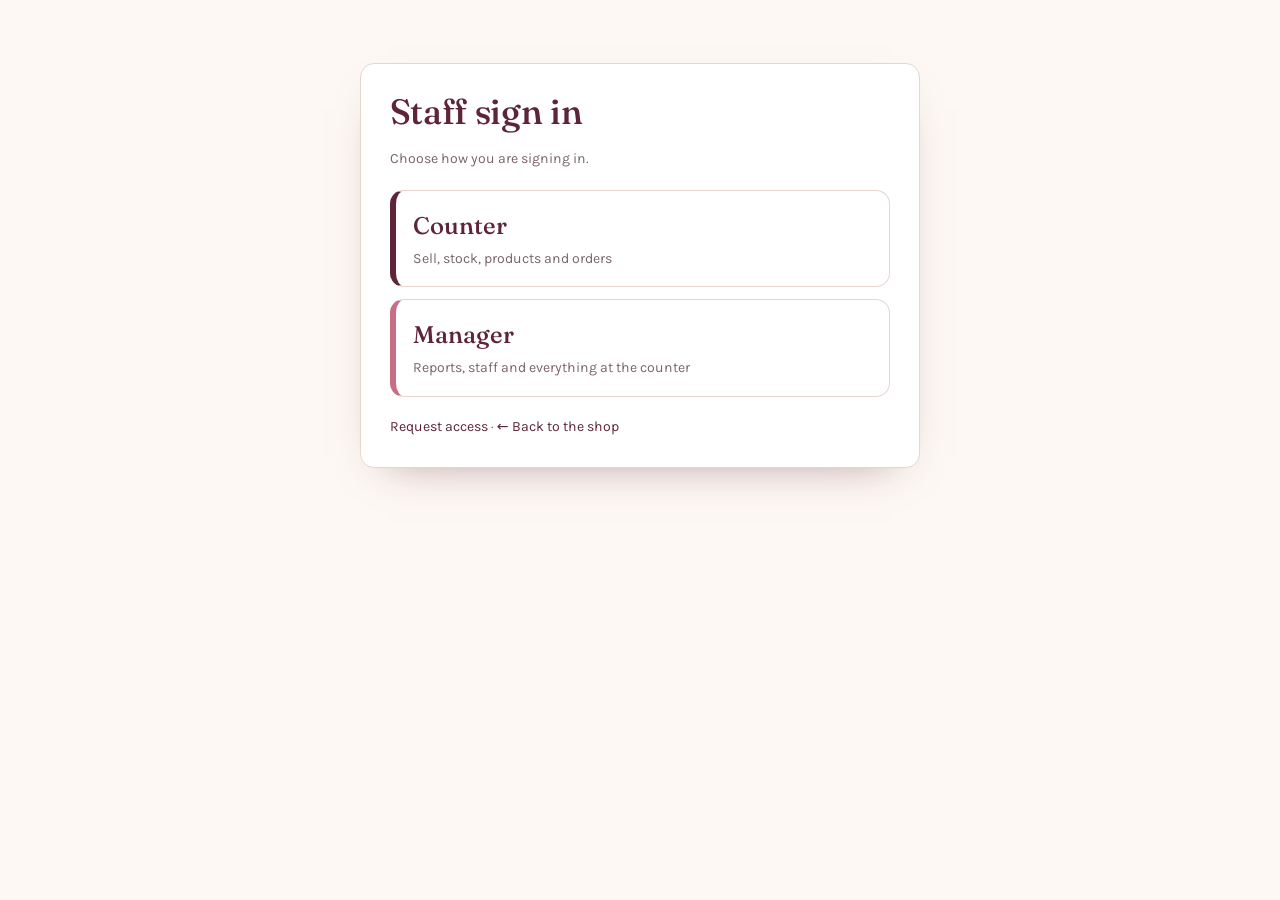
==== commit 9e18456e: "Add files via upload" ====
--- a/index.html
+++ b/index.html
@@ -9,21 +9,20 @@
 <meta name="theme-color" content="#1E1216" media="(prefers-color-scheme: dark)">
 <script>(function(){try{var t=localStorage.getItem("maggies_theme");if(!t){t=matchMedia("(prefers-color-scheme: dark)").matches?"dark":"light";}document.documentElement.setAttribute("data-theme",t);}catch(e){}})();</script>
 <link href="https://fonts.googleapis.com/css2?family=Fraunces:opsz,wght@9..144,400;9..144,500&family=Karla:wght@400;600;700&display=swap" rel="stylesheet">
-<link rel="stylesheet" href="css/styles.css?v=202610050915">
-<link rel="stylesheet" href="css/stores.css?v=202610050915">
-<link rel="stylesheet" href="css/admin.css?v=202610050915">
+<link rel="stylesheet" href="css/styles.css?v=202610130739">
+<link rel="stylesheet" href="css/stores.css?v=202610130739">
+<link rel="stylesheet" href="css/admin.css?v=202610130739">
 </head>
 <body class="admin">
 <section class="gate gate--wide">
   <h1>Staff sign in</h1>
-  <p>Choose where you are signing in.</p>
+  <p>Choose how you are signing in.</p>
   <div class="doors">
-    <a class="door door--maggies" href="maggie.html"><b>Maggie's Collection</b></a>
-    <a class="door door--davids" href="david.html"><b>David's Boutique</b></a>
-    <a class="door door--owner" href="owner.html"><b>Owner</b></a>
+    <a class="door door--maggies" href="counter.html"><b>Counter</b><small>Sell, stock, products and orders</small></a>
+    <a class="door door--owner" href="manager.html"><b>Manager</b><small>Reports, staff and everything at the counter</small></a>
   </div>
-  <p class="gate__links"><a href="request.html">Request access</a> &middot; <a href="https://josephkitonga-ship.github.io/MAGGIE-S-COLLECTION/">&larr; Back to the shop</a></p>
-  <script src="js/theme.js?v=202610050915"></script>
+  <p class="gate__links"><a href="request.html">Request access</a> &middot; <a href="https://maggiescollection.co.ke/">&larr; Back to the shop</a></p>
+  <script src="js/theme.js?v=202610130739"></script>
 </section>
 </body>
 </html>
--- a/css/stores.css
+++ b/css/stores.css
@@ -7,10 +7,10 @@
    =========================================================== */
 
 :root, [data-theme="light"] {
-  --david:      #2B6B70;   /* David's Boutique: fills (text on it is white) */
-  --david-deep: #1D4A4E;   /* David's desk sidebar                          */
-  --david-soft: #D9EAEB;   /* soft teal field                               */
-  --david-ink:  #2B6B70;   /* David's colour used as text                   */
+  --teal:      #2B6B70;   /* Teal accent: fills (text on it is white) */
+  --teal-deep: #1D4A4E;   /* Teal, dark                          */
+  --teal-soft: #D9EAEB;   /* soft teal field                               */
+  --teal-ink:  #2B6B70;   /* Teal used as text                   */
   --sale:       #B23A2B;   /* discount badge fill (white text)              */
   --sale-ink:   #B23A2B;   /* sale price as text                            */
   --ok:         #2F6B4B;   /* AVAILABLE badge (white text)                  */
@@ -20,10 +20,10 @@
 }
 
 [data-theme="dark"] {
-  --david:      #2B6B70;
-  --david-deep: #173A3D;
-  --david-soft: #21393C;
-  --david-ink:  #86CDD1;
+  --teal:      #2B6B70;
+  --teal-deep: #173A3D;
+  --teal-soft: #21393C;
+  --teal-ink:  #86CDD1;
   --sale:       #B23A2B;
   --sale-ink:   #F19585;
 }
@@ -37,7 +37,6 @@
   color: var(--white); white-space: nowrap;
 }
 .badge--maggies { background: var(--cta); }
-.badge--davids  { background: var(--david); }
 .badge--off     { background: var(--sale); }
 
 .card__media .badge { position: absolute; top: 0.7rem; }
@@ -75,10 +74,8 @@
   font: inherit; font-size: var(--step--1); font-weight: 600; cursor: pointer; white-space: nowrap;
 }
 .switch__btn.is-active { background: var(--cta); color: var(--white); border-color: var(--cta); }
-.switch__btn[data-store="davids"].is-active { background: var(--david); border-color: var(--david); }
 .switch__btn[data-offers].is-active { background: var(--sale); border-color: var(--sale); }
 .switch__dot { width: 0.6rem; height: 0.6rem; border-radius: 50%; background: var(--cta); border: 2px solid var(--white); }
-.switch__btn[data-store="davids"] .switch__dot { background: var(--david); }
 
 /* ---------------- the two boutiques (home page) ---------------- */
 
@@ -91,14 +88,14 @@
   border-radius: var(--radius-m); color: var(--white);
   background: var(--cta);
 }
-.boutique--davids { background: var(--david); }
+.boutique--teal { background: var(--teal); }
 .boutique__photo { position: absolute; inset: 0; width: 100%; height: 100%; object-fit: cover; }
 .boutique::after {
   content: ""; position: absolute; inset: 0;
   background: linear-gradient(to top, color-mix(in srgb, var(--plum) 88%, transparent) 0%, transparent 65%);
 }
-.boutique--davids::after {
-  background: linear-gradient(to top, color-mix(in srgb, var(--david-deep) 92%, transparent) 0%, transparent 65%);
+.boutique--teal::after {
+  background: linear-gradient(to top, color-mix(in srgb, var(--teal-deep) 92%, transparent) 0%, transparent 65%);
 }
 .boutique > *:not(.boutique__photo) { position: relative; z-index: 1; }
 .boutique h3 { color: var(--white); font-size: var(--step-2); margin-bottom: 0.2rem; }
@@ -224,3 +221,39 @@
 
 /* New arrivals filter */
 .switch__btn[data-fresh].is-active { background: var(--hot); border-color: var(--hot); }
+
+/* ===========================================================
+   Compact product cards: landscape photo, price first, small button.
+   Two to a row on a phone, five across on a wide screen.
+   =========================================================== */
+
+.sr-only { position: absolute; width: 1px; height: 1px; margin: -1px; padding: 0; overflow: hidden; clip: rect(0 0 0 0); white-space: nowrap; border: 0; }
+
+.grid { gap: 0.6rem; }
+@media (min-width: 620px) {
+  .grid { gap: 0.8rem; grid-template-columns: repeat(auto-fill, minmax(min(100%, 190px), 1fr)); }
+}
+
+.card--product { border-radius: 12px; }
+.card--product .card__media { aspect-ratio: 4 / 3; }
+.card--product .card__body { padding: 0.55rem 0.6rem 0.65rem; gap: 0.15rem; }
+
+.card--product .card__priceline { display: flex; flex-wrap: wrap; align-items: center; gap: 0.25rem 0.4rem; }
+.card--product .price-now { font-family: var(--display); font-weight: 600; font-size: 1.02rem; line-height: 1.1; color: var(--plum); }
+.card--product .price-now.is-sale { color: var(--sale-ink); }
+.card--product .price-was { font-size: 0.74rem; color: var(--ink-soft); line-height: 1.1; }
+.card--product .badge { font-size: 0.64rem; padding: 0.22rem 0.5rem; }
+.card--product .card__media .badge--hot { top: 0.5rem; left: 0.5rem; bottom: auto; }
+
+.card--product .card__name {
+  margin: 0.15rem 0 0; font-size: 0.92rem; line-height: 1.2;
+  display: -webkit-box; -webkit-line-clamp: 2; -webkit-box-orient: vertical; overflow: hidden;
+}
+.card--product .card__cat { font-size: 0.7rem; }
+.card--product .card__size { margin: 0.3rem 0 0; }
+.card--product .card__size select { padding: 0.35rem 0.5rem; font-size: 0.8rem; }
+.card--product .btn { width: 100%; margin-top: 0.4rem; padding: 0.5rem 0.6rem; font-size: 0.8rem; }
+
+/* the home page "new on the rail" strip uses the same smaller cards */
+.rail { grid-auto-columns: minmax(168px, 46vw); gap: 0.7rem; }
+@media (min-width: 720px) { .rail { grid-auto-columns: minmax(190px, 21%); } }
--- a/css/admin.css
+++ b/css/admin.css
@@ -5,8 +5,7 @@
    redefines a colour.
 
    Layout: sidebar + content on a wide screen, content + bottom
-   tab bar on a phone. Each desk sets its own accent:
-     maggies -> plum    davids -> teal    owner -> plum
+   tab bar on a phone. Counter and manager share one look.
    =========================================================== */
 
 body.admin {
@@ -14,11 +13,10 @@
   --accent-ink: var(--plum);
   --desk-bg: var(--foot-bg);
   --desk-text: var(--foot-text);
-  --s1: var(--cta);       /* chart series: Maggie's */
-  --s2: var(--david);     /* chart series: David's  */
+  --s1: var(--cta);       /* chart series: website */
+  --s2: var(--teal);     /* chart series: till (the teal token) */
   margin: 0;
 }
-body.admin[data-store="davids"] { --accent: var(--david); --accent-ink: var(--david-ink); --desk-bg: var(--david-deep); }
 
 [hidden] { display: none !important; }
 
@@ -34,7 +32,6 @@
 .gate h1 { font-size: var(--step-2); }
 .gate p { color: var(--ink-soft); font-size: var(--step--1); }
 .gate__mark { width: 2.6rem; height: 0.35rem; border-radius: var(--radius-pill); background: var(--cta); margin-bottom: 1.1rem; }
-.gate__mark--davids { background: var(--david); }
 .gate__links { margin: 1.2rem 0 0; }
 .gate__theme { position: absolute; top: 1rem; right: 1rem; }
 
@@ -46,8 +43,7 @@
   background: var(--surface);
 }
 .door b { font-family: var(--display); font-weight: 500; font-size: var(--step-1); color: var(--plum); }
-.door span { font-size: var(--step--1); color: var(--ink-soft); }
-.door--davids { border-left-color: var(--david); }
+.door span, .door small { font-size: var(--step--1); color: var(--ink-soft); }
 .door--owner { border-left-color: var(--rose); }
 .door:hover { border-color: var(--rose); }
 
@@ -76,7 +72,8 @@
 .side { display: none; }
 .tabbar {
   position: fixed; left: 0; right: 0; bottom: 0; z-index: 60;
-  display: grid; grid-auto-flow: column; grid-auto-columns: 1fr;
+  display: grid; grid-auto-flow: column; grid-auto-columns: minmax(4.4rem, 1fr);
+  overflow-x: auto; scrollbar-width: none;
   background: var(--surface); border-top: 1px solid var(--line);
   padding-bottom: env(safe-area-inset-bottom);
 }
@@ -111,7 +108,6 @@
   }
   .side__brand { display: flex; align-items: center; gap: 0.7rem; padding: 0 0.5rem; }
   .side__logo { width: 2.3rem; height: 2.3rem; border-radius: 0.7rem; background: var(--foot-accent); flex: 0 0 auto; }
-  body.admin[data-store="davids"] .side__logo { background: var(--david-soft); }
   .side__brand b { display: block; font-family: var(--display); font-weight: 500; font-size: 1.08rem; line-height: 1.15; }
   .side__brand small { display: block; font-size: 0.74rem; opacity: 0.75; }
 
@@ -185,7 +181,6 @@
 .mini--danger { color: var(--warn); }
 .mini--on { background: var(--blush); }
 .mini--go { background: var(--cta); border-color: var(--cta); color: var(--white); font-weight: 700; }
-body.admin[data-store="davids"] .mini--go { background: var(--david); border-color: var(--david); }
 .mini--go:hover { background: var(--rose); border-color: var(--rose); color: var(--white); }
 
 .pill {
@@ -247,7 +242,6 @@
 @media (min-width: 760px) { .storecards { grid-template-columns: 1fr 1fr; } }
 .storecard { background: var(--surface); border: 1px solid var(--line); border-radius: var(--radius-m); overflow: hidden; }
 .storecard__top { display: flex; align-items: center; justify-content: space-between; gap: 0.6rem; padding: 0.75rem 1rem; color: var(--white); background: var(--cta); }
-.storecard--davids .storecard__top { background: var(--david); }
 .storecard__top b { font-family: var(--display); font-weight: 500; font-size: var(--step-1); color: var(--white); }
 .storecard__top a { color: var(--white); font-size: 0.78rem; text-decoration: underline; }
 .storecard dl { margin: 0; padding: 0.4rem 1rem 0.8rem; }
@@ -266,7 +260,7 @@
 .chart text { fill: var(--ink-soft); font-size: 11px; font-family: var(--body); }
 .chart .grid-line { stroke: var(--line); stroke-width: 1; }
 .chart .bar-1 { fill: var(--accent); }
-body.admin[data-store="owner"] .chart .bar-1 { fill: var(--s1); }
+.chart .bar-1 { fill: var(--s1); }
 .chart .bar-2 { fill: var(--s2); }
 .legend { display: flex; gap: 1rem; flex-wrap: wrap; font-size: 0.78rem; color: var(--ink-soft); margin-top: 0.4rem; }
 .legend i { display: inline-block; width: 0.7rem; height: 0.7rem; border-radius: 3px; margin-right: 0.35rem; vertical-align: -1px; }
@@ -278,7 +272,6 @@
 .hbar__top span { color: var(--ink-soft); white-space: nowrap; }
 .hbar__track { height: 0.55rem; background: var(--shell); border-radius: var(--radius-pill); overflow: hidden; }
 .hbar__fill { height: 100%; background: var(--accent); border-radius: var(--radius-pill); }
-.hbar__fill--davids { background: var(--s2); }
 .hbar__fill--maggies { background: var(--s1); }
 
 .compare { width: 100%; border-collapse: collapse; font-size: var(--step--1); }
@@ -371,3 +364,71 @@
   .sheet:not([hidden]) { animation: none; }
   .toast { transition: none; }
 }
+
+
+/* ---------------- sell (till) ---------------- */
+
+.pos { display: grid; gap: 1rem; grid-template-columns: 1fr; align-items: start; }
+@media (min-width: 980px) { .pos { grid-template-columns: minmax(0, 1.5fr) minmax(0, 1fr); } .cart { position: sticky; top: 1rem; } }
+.pos__find .toolbar__search { width: 100%; margin-bottom: 0.8rem; }
+
+.tiles { display: grid; gap: 0.7rem; grid-template-columns: 1fr; }
+@media (min-width: 560px) { .tiles { grid-template-columns: 1fr 1fr; } }
+.tile {
+  display: grid; grid-template-columns: 4.2rem 1fr; gap: 0.75rem; align-items: start;
+  background: var(--surface); border: 1px solid var(--line); border-radius: var(--radius-m); padding: 0.7rem;
+}
+.tile__img { width: 4.2rem; height: 5.2rem; border-radius: var(--radius-s); object-fit: cover; background: var(--line); }
+.chips { display: flex; flex-wrap: wrap; gap: 0.35rem; margin-top: 0.5rem; }
+.chip {
+  appearance: none; font: inherit; font-size: 0.8rem; font-weight: 700; cursor: pointer;
+  border: 1px solid var(--line); background: var(--surface); color: var(--ink);
+  border-radius: var(--radius-pill); padding: 0.4rem 0.8rem; min-height: 2.2rem;
+}
+.chip:hover { border-color: var(--accent); }
+.chip.is-out, .chip:disabled { opacity: 0.4; cursor: not-allowed; text-decoration: line-through; }
+
+.cart__label { display: block; font-size: var(--step--1); font-weight: 700; margin: 0.8rem 0 0.4rem; }
+.cart__pay { margin-top: 0.4rem; }
+.cartline {
+  display: grid; grid-template-columns: 1fr auto; gap: 0.4rem 0.7rem; align-items: center;
+  padding: 0.7rem 0; border-bottom: 1px solid var(--line);
+}
+.cartline__qty { display: flex; align-items: center; gap: 0.45rem; }
+.cartline__price { display: grid; gap: 0.15rem; font-size: 0.72rem; color: var(--ink-soft); }
+.cartline__price input { width: 6rem; }
+.cartline__sum { text-align: right; }
+.cart__total {
+  display: flex; flex-wrap: wrap; align-items: baseline; justify-content: space-between; gap: 0.3rem 1rem;
+  margin: 1rem 0 0.6rem; font-size: var(--step-1);
+}
+.cart__total b { font-family: var(--display); font-size: var(--step-2); }
+.cart__total small { flex-basis: 100%; font-size: var(--step--1); color: var(--ink-soft); }
+.cart__total small.is-good { color: var(--ok); }
+.cart__total small.is-bad { color: var(--sale); }
+.receipt { display: flex; align-items: center; justify-content: space-between; gap: 1rem; }
+.receipt p { margin: 0.2rem 0 0; }
+
+/* ---------------- stock ---------------- */
+
+.stockbox { margin-bottom: 0.8rem; }
+.stockhead { display: flex; align-items: center; gap: 0.75rem; margin-bottom: 0.6rem; }
+.stockopen { display: grid; gap: 0 0.8rem; grid-template-columns: repeat(auto-fill, minmax(6.5rem, 1fr)); margin: 0.5rem 0; }
+.stockrow {
+  display: grid; align-items: center; gap: 0.45rem;
+  grid-template-columns: 3.2rem 2.4rem minmax(4.5rem, 6rem) minmax(8rem, 1fr) auto auto auto;
+  padding: 0.5rem 0; border-top: 1px solid var(--line);
+}
+.stockrow__size { font-size: var(--step--1); }
+.stockrow__qty { font-family: var(--display); font-size: var(--step-1); text-align: center; }
+.stockrow__qty.is-low { color: var(--sale); }
+.stockrow__qty.is-zero { color: var(--sale); opacity: 0.7; }
+@media (max-width: 720px) {
+  .stockrow { grid-template-columns: 3rem 2.2rem 1fr 1fr; }
+  .stockrow .mini { width: 100%; }
+}
+.move { display: grid; grid-template-columns: 3rem 1fr; gap: 0.7rem; align-items: center; padding: 0.55rem 0; border-top: 1px solid var(--line); }
+.move:first-child { border-top: 0; }
+.move__delta { font-family: var(--display); font-size: var(--step-1); text-align: center; }
+.move__delta.is-up { color: var(--ok); }
+.move__delta.is-down { color: var(--sale); }
